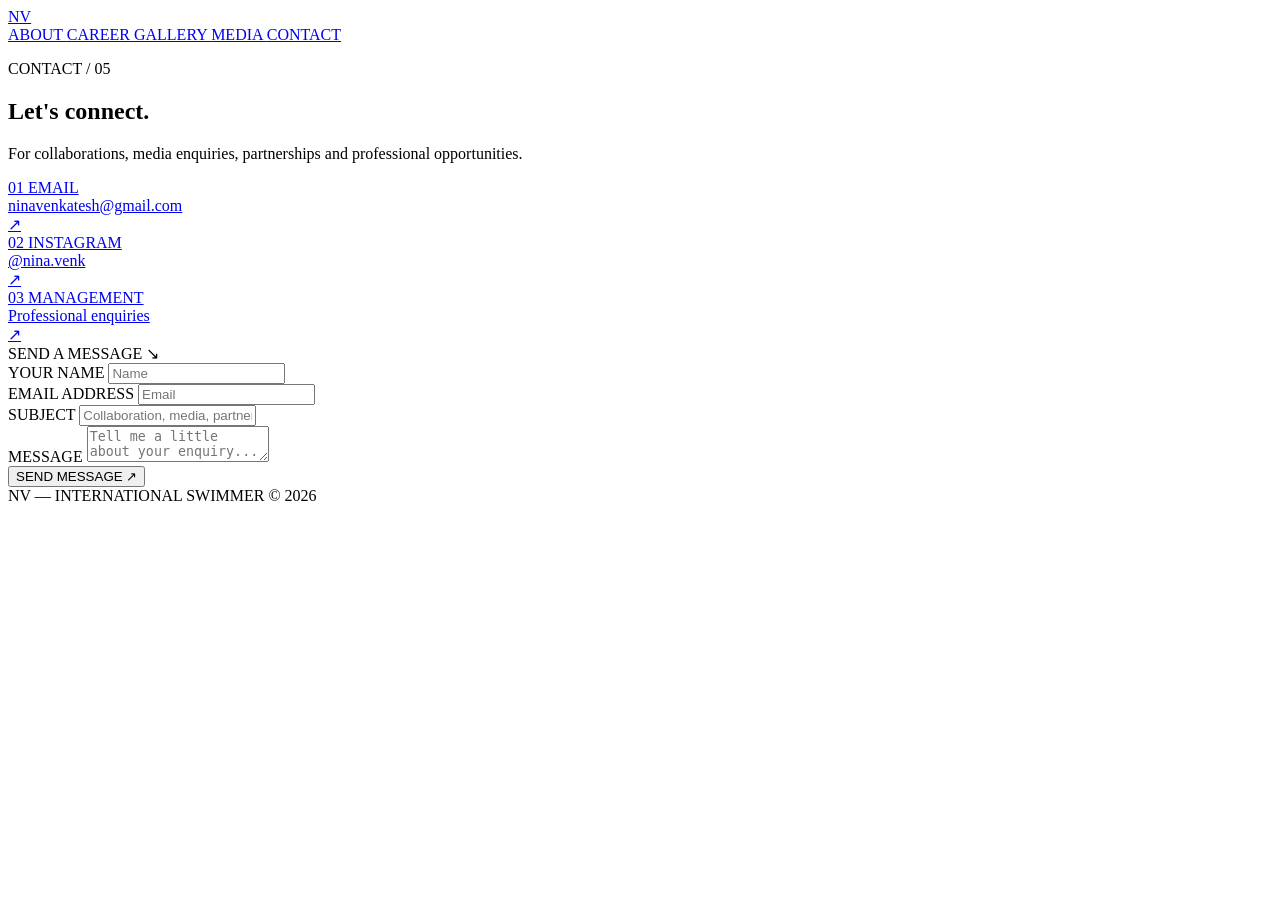
==== contact.html @ 2af7b20c "Add files via upload" ====
<!DOCTYPE html>
<html lang="en">

<head>

    <meta charset="UTF-8">

    <meta
        name="viewport"
        content="width=device-width, initial-scale=1.0"
    >

    <title>Contact — NV</title>

    <!-- FONTS -->

    <link rel="preconnect" href="https://fonts.googleapis.com">

    <link
        rel="preconnect"
        href="https://fonts.gstatic.com"
        crossorigin
    >

    <link
        href="https://fonts.googleapis.com/css2?family=Manrope:wght@400;500;600&family=Syne:wght@400;500;600;700&family=Playfair+Display:ital,wght@0,400;0,500;1,400;1,500&display=swap"
        rel="stylesheet"
    >

    <!-- CSS -->

    <link
        rel="stylesheet"
        href="assets/css/contact.css"
    >

</head>


<body class="contact-page">

    <div class="page-bg"></div>


    <!-- =========================================
         NAVIGATION
    ========================================== -->

    <header class="navbar">

        <a href="index.html" class="logo">
            NV
        </a>

        <nav class="nav-links">

            <a href="about.html">
                ABOUT
            </a>

            <a href="career.html">
                CAREER
            </a>

            <a href="gallery.html">
                GALLERY
            </a>

            <a href="media.html">
                MEDIA
            </a>

            <a
                href="contact.html"
                class="contact-link"
            >
                CONTACT
            </a>

        </nav>

    </header>


    <!-- =========================================
         CONTACT
    ========================================== -->

    <main class="contact-main">


        <!-- LEFT SIDE -->

        <section class="contact-left">

            <div class="contact-heading">

                <p class="contact-eyebrow">
                    CONTACT / 05
                </p>

                <h1>
                    Let's
                    <span>connect.</span>
                </h1>

                <p class="contact-intro">
                    For collaborations, media enquiries,
                    partnerships and professional opportunities.
                </p>

            </div>


            <!-- CONTACT LINKS -->

            <div class="contact-links">


                <!-- EMAIL -->

                <a
                    href="mailto:ninavenkatesh@gmail.com"
                    class="social-link"
                >

                    <div class="social-name">

                        <span class="social-number">
                            01
                        </span>

                        <span>
                            EMAIL
                        </span>

                    </div>

                    <div class="social-value">
                        ninavenkatesh@gmail.com
                    </div>

                    <span class="social-arrow">
                        ↗
                    </span>

                </a>


                <!-- INSTAGRAM -->

                <a
                    href="https://www.instagram.com/nina.venk/"
                    target="_blank"
                    rel="noopener noreferrer"
                    class="social-link"
                >

                    <div class="social-name">

                        <span class="social-number">
                            02
                        </span>

                        <span>
                            INSTAGRAM
                        </span>

                    </div>

                    <div class="social-value">
                        @nina.venk
                    </div>

                    <span class="social-arrow">
                        ↗
                    </span>

                </a>


                <!-- MANAGEMENT -->

                <a
                    href="mailto:ninavenkatesh@gmail.com"
                    class="social-link"
                >

                    <div class="social-name">

                        <span class="social-number">
                            03
                        </span>

                        <span>
                            MANAGEMENT
                        </span>

                    </div>

                    <div class="social-value">
                        Professional enquiries
                    </div>

                    <span class="social-arrow">
                        ↗
                    </span>

                </a>

            </div>

        </section>



        <!-- =====================================
             RIGHT SIDE / MESSAGE FORM
        ====================================== -->

        <section class="contact-form-section">

            <div class="form-heading">

                <span>
                    SEND A MESSAGE
                </span>

                <span>
                    ↘
                </span>

            </div>


            <form
                class="contact-form"
                id="contact-form"
            >


                <!-- NAME -->

                <div class="form-field">

                    <label for="name">
                        YOUR NAME
                    </label>

                    <input
                        type="text"
                        id="name"
                        name="name"
                        placeholder="Name"
                        required
                    >

                </div>


                <!-- EMAIL -->

                <div class="form-field">

                    <label for="email">
                        EMAIL ADDRESS
                    </label>

                    <input
                        type="email"
                        id="email"
                        name="email"
                        placeholder="Email"
                        required
                    >

                </div>


                <!-- SUBJECT -->

                <div class="form-field">

                    <label for="subject">
                        SUBJECT
                    </label>

                    <input
                        type="text"
                        id="subject"
                        name="subject"
                        placeholder="Collaboration, media, partnership..."
                    >

                </div>


                <!-- MESSAGE -->

                <div class="form-field message-field">

                    <label for="message">
                        MESSAGE
                    </label>

                    <textarea
                        id="message"
                        name="message"
                        placeholder="Tell me a little about your enquiry..."
                        required
                    ></textarea>

                </div>


                <!-- SUBMIT -->

                <button
                    type="submit"
                    class="send-button"
                >

                    <span>
                        SEND MESSAGE
                    </span>

                    <span class="send-arrow">
                        ↗
                    </span>

                </button>

            </form>

        </section>

    </main>



    <!-- =========================================
         FOOTER
    ========================================== -->

    <footer class="contact-footer">

        <span>
            NV — INTERNATIONAL SWIMMER
        </span>

        <span>
            © 2026
        </span>

    </footer>


</body>

</html>
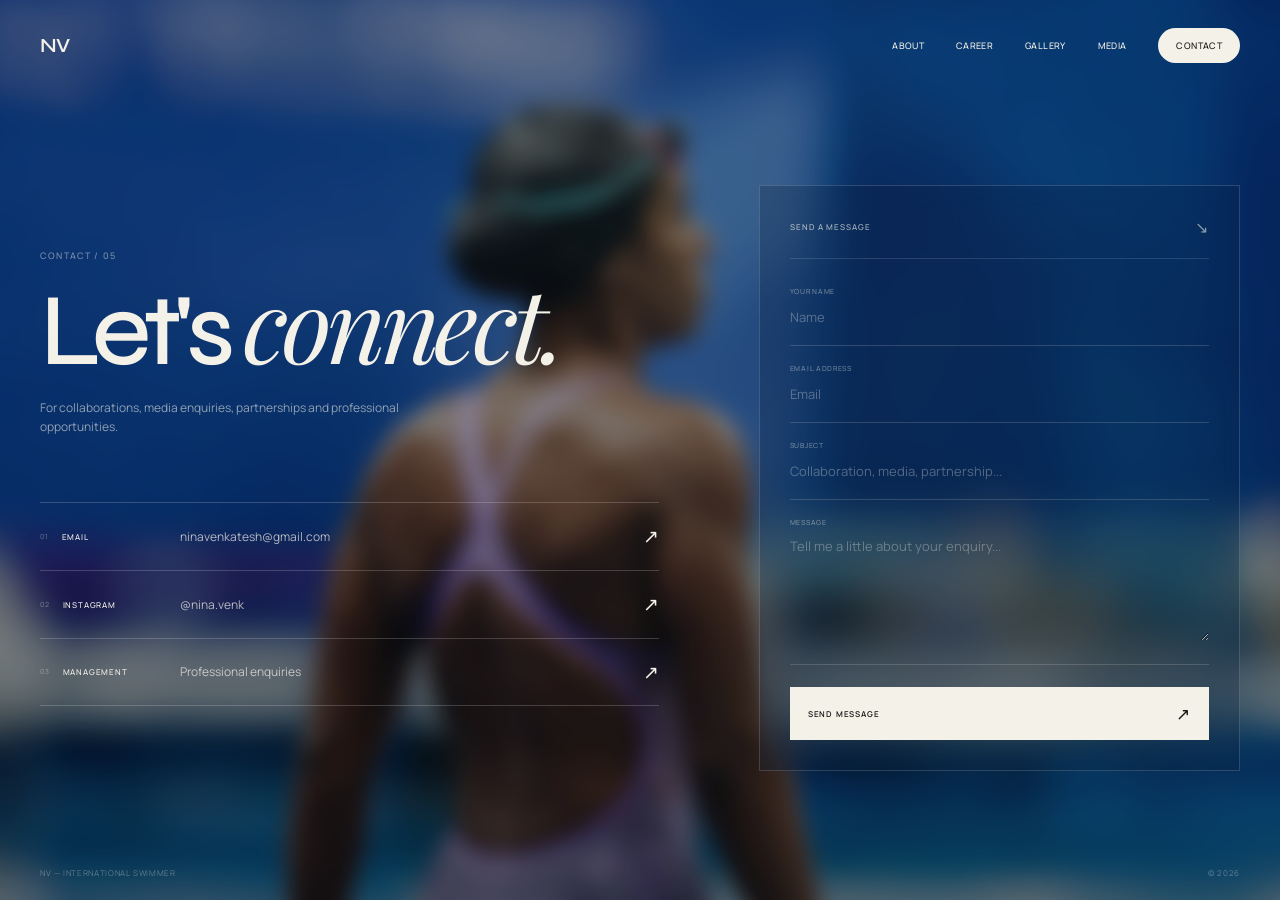
==== commit e435cbc9: "Update contact.html" ====
--- a/contact.html
+++ b/contact.html
@@ -234,8 +234,27 @@
 
 
             <form
+                action="https://api.web3forms.com/submit"
+                method="POST"
                 class="contact-form"
                 id="contact-form"
+            >
+                <input
+                type="hidden"
+                name="access_key"
+                value="ab1ed11e-bf99-451a-b47d-df1137c72539"
+            >
+            
+            <input
+                type="hidden"
+                name="from_name"
+                value="Nina Venkatesh Website"
+            >
+            
+            <input
+                type="checkbox"
+                name="botcheck"
+                style="display: none;"
             >
 
 
@@ -357,4 +376,4 @@
 
 </body>
 
-</html>+</html>
--- a/assets/css/contact.css
+++ b/assets/css/contact.css
@@ -0,0 +1,904 @@
+/* =========================================
+   CONTACT PAGE
+========================================= */
+
+* {
+    margin: 0;
+    padding: 0;
+    box-sizing: border-box;
+}
+
+html,
+body {
+    width: 100%;
+    min-height: 100%;
+}
+
+body.contact-page {
+
+    font-family: "Manrope", sans-serif;
+
+    background: #2D5F7E;
+
+    color: #F4F1E8;
+
+    overflow-x: hidden;
+}
+
+
+/* =========================================================
+   02 — CINEMATIC BACKGROUND
+========================================================= */
+
+.page-bg {
+
+    position: fixed;
+
+    top: -30px;
+    right: -30px;
+    bottom: -30px;
+    left: -30px;
+
+    background-image:
+        url("../images/hero.jpg");
+
+    background-size: cover;
+
+    background-position: center center;
+
+    background-repeat: no-repeat;
+
+    filter:
+        blur(10px)
+        brightness(0.70)
+        saturate(0.90);
+
+    transform: scale(1.045);
+
+    opacity: 0.94;
+
+    z-index: -3;
+
+    pointer-events: none;
+}
+
+
+.page-bg::after {
+
+    content: "";
+
+    position: absolute;
+
+    inset: 0;
+
+    background:
+
+        radial-gradient(
+            ellipse at 50% 30%,
+            rgba(255, 255, 255, 0.05),
+            transparent 52%
+        ),
+
+        linear-gradient(
+            180deg,
+            rgba(4, 14, 20, 0.10) 0%,
+            rgba(4, 14, 20, 0.17) 55%,
+            rgba(4, 14, 20, 0.30) 100%
+        );
+}
+
+/* =========================================
+   NAVIGATION
+========================================= */
+
+.navbar {
+
+    position: fixed;
+
+    top: 28px;
+
+    left: 0;
+
+    width: 100%;
+
+    padding: 0 40px;
+
+    display: flex;
+
+    align-items: center;
+
+    justify-content: space-between;
+
+    z-index: 1000;
+}
+
+
+.logo {
+
+    color: #F4F1E8;
+
+    text-decoration: none;
+
+    font-family: "Syne", sans-serif;
+
+    font-size: 20px;
+
+    font-weight: 600;
+
+    letter-spacing: -0.04em;
+}
+
+
+.nav-links {
+
+    display: flex;
+
+    align-items: center;
+
+    gap: 32px;
+}
+
+
+.nav-links a {
+
+    color: #F4F1E8;
+
+    text-decoration: none;
+
+    font-family: "Manrope", sans-serif;
+
+    font-size: 9px;
+
+    font-weight: 500;
+
+    letter-spacing: 0.04em;
+
+    transition:
+        opacity 0.3s ease,
+        transform 0.3s ease;
+}
+
+
+.nav-links a:hover {
+
+    opacity: 0.5;
+
+    transform:
+        translateY(-1px);
+}
+
+
+.nav-links .contact-link {
+
+    padding: 11px 18px;
+
+    border-radius: 30px;
+
+    background: #F4F1E8;
+
+    color: #171717;
+
+    transition:
+        opacity 0.3s ease,
+        transform 0.3s ease;
+}
+
+
+.nav-links .contact-link:hover {
+
+    opacity: 0.85;
+
+    transform:
+        translateY(-2px);
+}
+
+
+/* =========================================
+   MAIN CONTACT LAYOUT
+========================================= */
+
+.contact-main {
+
+    position: relative;
+
+    width: 100%;
+
+    min-height: 100vh;
+
+    padding:
+        145px
+        40px
+        90px;
+
+    display: grid;
+
+    grid-template-columns:
+        minmax(0, 0.9fr)
+        minmax(420px, 0.7fr);
+
+    gap: 100px;
+
+    align-items: center;
+}
+
+
+/* =========================================
+   LEFT SIDE
+========================================= */
+
+.contact-left {
+
+    max-width: 720px;
+}
+
+
+/* =========================================
+   HEADING
+========================================= */
+
+.contact-heading {
+
+    animation:
+        contactHeadingReveal
+        1.2s
+        cubic-bezier(0.16, 1, 0.3, 1)
+        both;
+}
+
+
+.contact-eyebrow {
+
+    margin-bottom: 18px;
+
+    font-size: 9px;
+
+    font-weight: 500;
+
+    letter-spacing: 0.13em;
+
+    opacity: 0.48;
+}
+
+
+.contact-heading h1 {
+
+    font-family: "Syne", sans-serif;
+
+    font-size:
+        clamp(5rem, 8vw, 8.5rem);
+
+    font-weight: 500;
+
+    line-height: 0.82;
+
+    letter-spacing: -0.075em;
+}
+
+
+.contact-heading h1 span {
+
+    font-family: "Playfair Display", serif;
+
+    font-style: italic;
+
+    font-weight: 400;
+
+    letter-spacing: -0.05em;
+}
+
+
+.contact-intro {
+
+    max-width: 390px;
+
+    margin-top: 25px;
+
+    font-size: 12px;
+
+    line-height: 1.6;
+
+    opacity: 0.58;
+}
+
+
+/* =========================================
+   CONTACT LINKS
+========================================= */
+
+.contact-links {
+
+    width: 100%;
+
+    max-width: 650px;
+
+    margin-top: 65px;
+
+    animation:
+        detailsReveal
+        1.2s
+        cubic-bezier(0.16, 1, 0.3, 1)
+        0.2s
+        both;
+}
+
+
+.social-link {
+
+    position: relative;
+
+    width: 100%;
+
+    min-height: 68px;
+
+    padding: 16px 0;
+
+    display: grid;
+
+    grid-template-columns:
+        125px
+        1fr
+        30px;
+
+    align-items: center;
+
+    gap: 15px;
+
+    border-top:
+        1px solid
+        rgba(244, 241, 232, 0.2);
+
+    color: #F4F1E8;
+
+    text-decoration: none;
+
+    transition:
+        padding 0.4s
+        cubic-bezier(0.16, 1, 0.3, 1),
+        opacity 0.3s ease;
+}
+
+
+.social-link:last-child {
+
+    border-bottom:
+        1px solid
+        rgba(244, 241, 232, 0.2);
+}
+
+
+.social-link:hover {
+
+    padding-left: 10px;
+
+    padding-right: 5px;
+}
+
+
+.social-name {
+
+    display: flex;
+
+    align-items: center;
+
+    gap: 13px;
+
+    font-size: 8px;
+
+    font-weight: 500;
+
+    letter-spacing: 0.1em;
+}
+
+
+.social-number {
+
+    font-size: 7px;
+
+    opacity: 0.35;
+}
+
+
+.social-value {
+
+    font-size: 12px;
+
+    opacity: 0.72;
+}
+
+
+.social-arrow {
+
+    font-size: 19px;
+
+    font-weight: 300;
+
+    text-align: right;
+
+    transition:
+        transform 0.4s
+        cubic-bezier(0.16, 1, 0.3, 1);
+}
+
+
+.social-link:hover .social-arrow {
+
+    transform:
+        translate(4px, -4px);
+}
+
+
+/* =========================================
+   MESSAGE FORM
+========================================= */
+
+.contact-form-section {
+
+    width: 100%;
+
+    max-width: 560px;
+
+    padding: 30px;
+
+    background:
+        rgba(10, 30, 55, 0.22);
+
+    border:
+        1px solid
+        rgba(244, 241, 232, 0.16);
+
+    backdrop-filter: blur(15px);
+
+    -webkit-backdrop-filter: blur(15px);
+
+    animation:
+        formReveal
+        1.2s
+        cubic-bezier(0.16, 1, 0.3, 1)
+        0.35s
+        both;
+}
+
+
+/* =========================================
+   FORM HEADING
+========================================= */
+
+.form-heading {
+
+    padding-bottom: 20px;
+
+    display: flex;
+
+    align-items: center;
+
+    justify-content: space-between;
+
+    border-bottom:
+        1px solid
+        rgba(244, 241, 232, 0.2);
+
+    font-size: 8px;
+
+    font-weight: 500;
+
+    letter-spacing: 0.12em;
+
+    opacity: 0.7;
+}
+
+
+.form-heading span:last-child {
+
+    font-size: 16px;
+
+    opacity: 0.8;
+}
+
+
+/* =========================================
+   FORM
+========================================= */
+
+.contact-form {
+
+    padding-top: 10px;
+}
+
+
+.form-field {
+
+    padding: 18px 0;
+
+    border-bottom:
+        1px solid
+        rgba(244, 241, 232, 0.16);
+}
+
+
+.form-field label {
+
+    display: block;
+
+    margin-bottom: 9px;
+
+    font-size: 7px;
+
+    font-weight: 500;
+
+    letter-spacing: 0.1em;
+
+    opacity: 0.42;
+}
+
+
+.form-field input,
+.form-field textarea {
+
+    width: 100%;
+
+    padding: 0;
+
+    border: none;
+
+    outline: none;
+
+    background: transparent;
+
+    color: #F4F1E8;
+
+    font-family: "Manrope", sans-serif;
+
+    font-size: 13px;
+
+    font-weight: 400;
+}
+
+
+.form-field input::placeholder,
+.form-field textarea::placeholder {
+
+    color: #F4F1E8;
+
+    opacity: 0.32;
+}
+
+
+.form-field textarea {
+
+    min-height: 105px;
+
+    resize: vertical;
+
+    line-height: 1.6;
+}
+
+
+/* =========================================
+   SEND BUTTON
+========================================= */
+
+.send-button {
+
+    width: 100%;
+
+    margin-top: 22px;
+
+    padding: 15px 0;
+
+    display: flex;
+
+    align-items: center;
+
+    justify-content: space-between;
+
+    border: none;
+
+    border-radius: 0;
+
+    background: #F4F1E8;
+
+    color: #171717;
+
+    font-family: "Manrope", sans-serif;
+
+    font-size: 8px;
+
+    font-weight: 600;
+
+    letter-spacing: 0.1em;
+
+    cursor: pointer;
+
+    transition:
+        transform 0.4s
+        cubic-bezier(0.16, 1, 0.3, 1),
+        opacity 0.3s ease;
+
+    padding-left: 18px;
+
+    padding-right: 18px;
+}
+
+
+.send-button:hover {
+
+    transform: translateY(-3px);
+
+    opacity: 0.9;
+}
+
+
+.send-arrow {
+
+    font-size: 17px;
+
+    font-weight: 300;
+
+    transition:
+        transform 0.4s
+        cubic-bezier(0.16, 1, 0.3, 1);
+}
+
+
+.send-button:hover .send-arrow {
+
+    transform:
+        translate(3px, -3px);
+}
+
+
+/* =========================================
+   FOOTER
+========================================= */
+
+.contact-footer {
+
+    position: fixed;
+
+    left: 40px;
+
+    right: 40px;
+
+    bottom: 22px;
+
+    display: flex;
+
+    justify-content: space-between;
+
+    font-size: 8px;
+
+    letter-spacing: 0.08em;
+
+    opacity: 0.35;
+
+    z-index: 10;
+}
+
+
+/* =========================================
+   ANIMATIONS
+========================================= */
+
+@keyframes contactHeadingReveal {
+
+    0% {
+
+        opacity: 0;
+
+        transform:
+            translateY(30px);
+
+        filter: blur(6px);
+    }
+
+    100% {
+
+        opacity: 1;
+
+        transform:
+            translateY(0);
+
+        filter: blur(0);
+    }
+
+}
+
+
+@keyframes detailsReveal {
+
+    0% {
+
+        opacity: 0;
+
+        transform:
+            translateY(25px);
+    }
+
+    100% {
+
+        opacity: 1;
+
+        transform:
+            translateY(0);
+    }
+
+}
+
+
+@keyframes formReveal {
+
+    0% {
+
+        opacity: 0;
+
+        transform:
+            translateY(35px);
+
+        filter: blur(5px);
+    }
+
+    100% {
+
+        opacity: 1;
+
+        transform:
+            translateY(0);
+
+        filter: blur(0);
+    }
+
+}
+
+
+/* =========================================
+   MOBILE
+========================================= */
+
+@media (max-width: 800px) {
+
+    body.contact-page {
+
+        overflow-x: hidden;
+
+        overflow-y: auto;
+    }
+
+
+    .navbar {
+
+        top: 20px;
+
+        padding:
+            0 20px;
+    }
+
+
+    .logo {
+
+        font-size: 17px;
+    }
+
+
+    .nav-links {
+
+        display: none;
+    }
+
+
+    .contact-main {
+
+        min-height: auto;
+
+        padding:
+            105px
+            20px
+            100px;
+
+        display: flex;
+
+        flex-direction: column;
+
+        gap: 65px;
+
+        align-items: stretch;
+    }
+
+
+    /* HEADING */
+
+    .contact-heading h1 {
+
+        font-size:
+            clamp(3.8rem, 17vw, 6rem);
+    }
+
+
+    .contact-intro {
+
+        margin-top: 20px;
+
+        font-size: 12px;
+    }
+
+
+    /* LINKS */
+
+    .contact-links {
+
+        margin-top: 45px;
+    }
+
+
+    .social-link {
+
+        min-height: 72px;
+
+        grid-template-columns:
+            90px
+            1fr
+            25px;
+
+        gap: 8px;
+    }
+
+
+    .social-name {
+
+        gap: 8px;
+
+        font-size: 7px;
+    }
+
+
+    .social-value {
+
+        font-size: 11px;
+
+        word-break: break-word;
+    }
+
+
+    /* FORM */
+
+    .contact-form-section {
+
+        max-width: none;
+
+        padding: 22px;
+
+        background:
+            rgba(10, 30, 55, 0.25);
+    }
+
+
+    .form-field {
+
+        padding: 16px 0;
+    }
+
+
+    .form-field textarea {
+
+        min-height: 120px;
+    }
+
+
+    /* FOOTER */
+
+    .contact-footer {
+
+        position: relative;
+
+        left: auto;
+
+        right: auto;
+
+        bottom: auto;
+
+        margin:
+            0 20px 25px;
+
+        font-size: 7px;
+    }
+
+}
